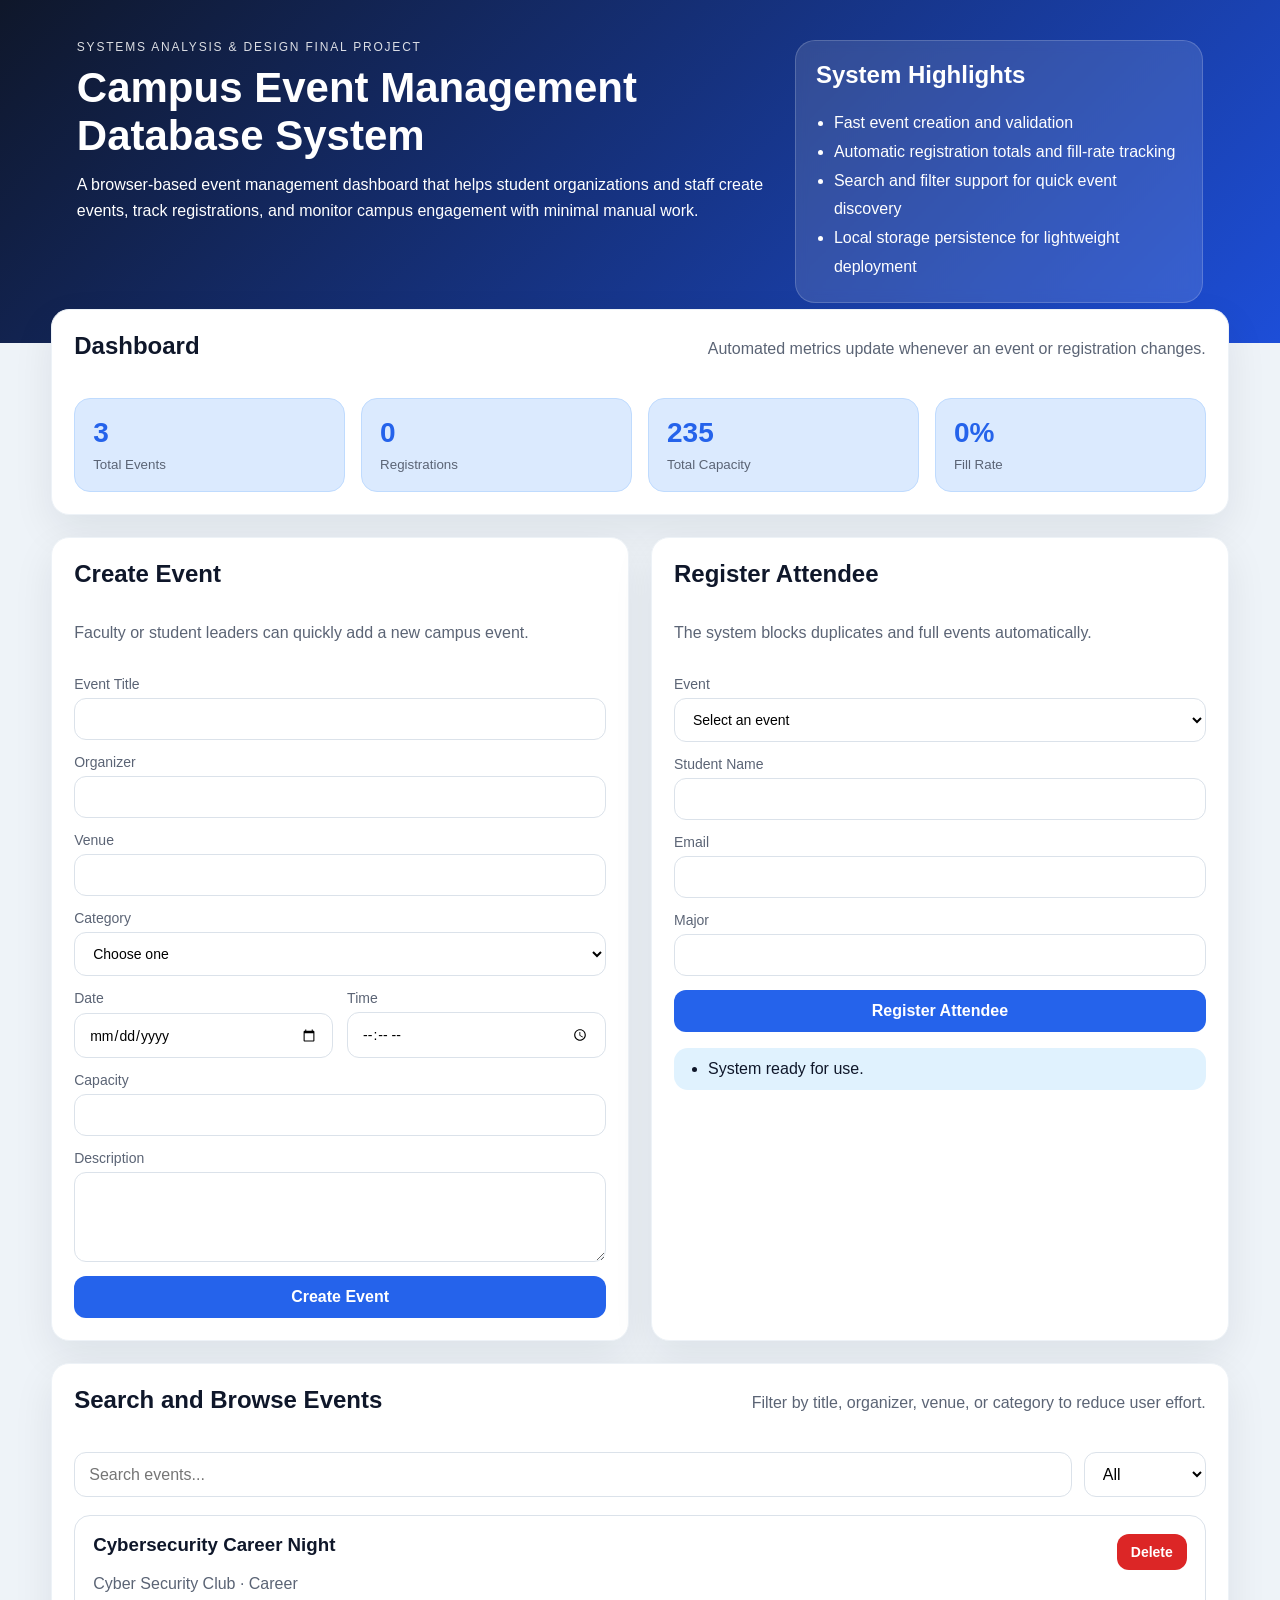
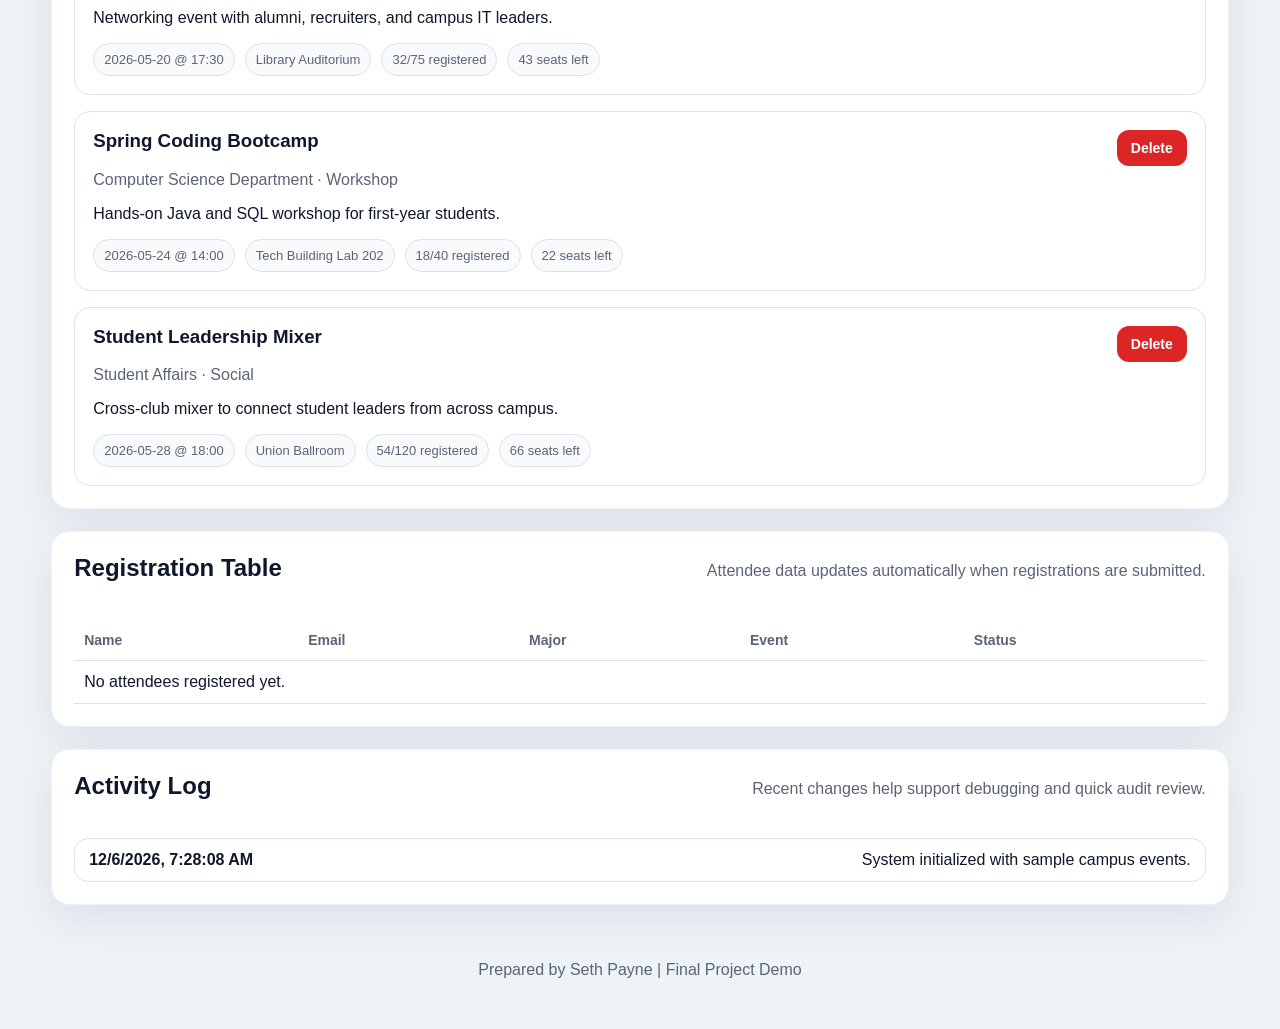
==== index.html @ 5c72d600 "Add index.html for Campus Event Management System" ====
<!DOCTYPE html>
<html lang="en">
<head>
  <meta charset="UTF-8">
  <meta name="viewport" content="width=device-width, initial-scale=1.0">
  <title>Campus Event Management Database System</title>

  <!-- Sends visitors to the real demo inside the 1_code folder -->
  <meta http-equiv="refresh" content="0; url=1_code/index.html">
</head>
<body>
  <h1>Campus Event Management Database System</h1>
  <p>Opening the live demo...</p>

  <p>
    <a href="1_code/index.html">Click here if the demo does not open automatically.</a>
  </p>
</body>
</html>
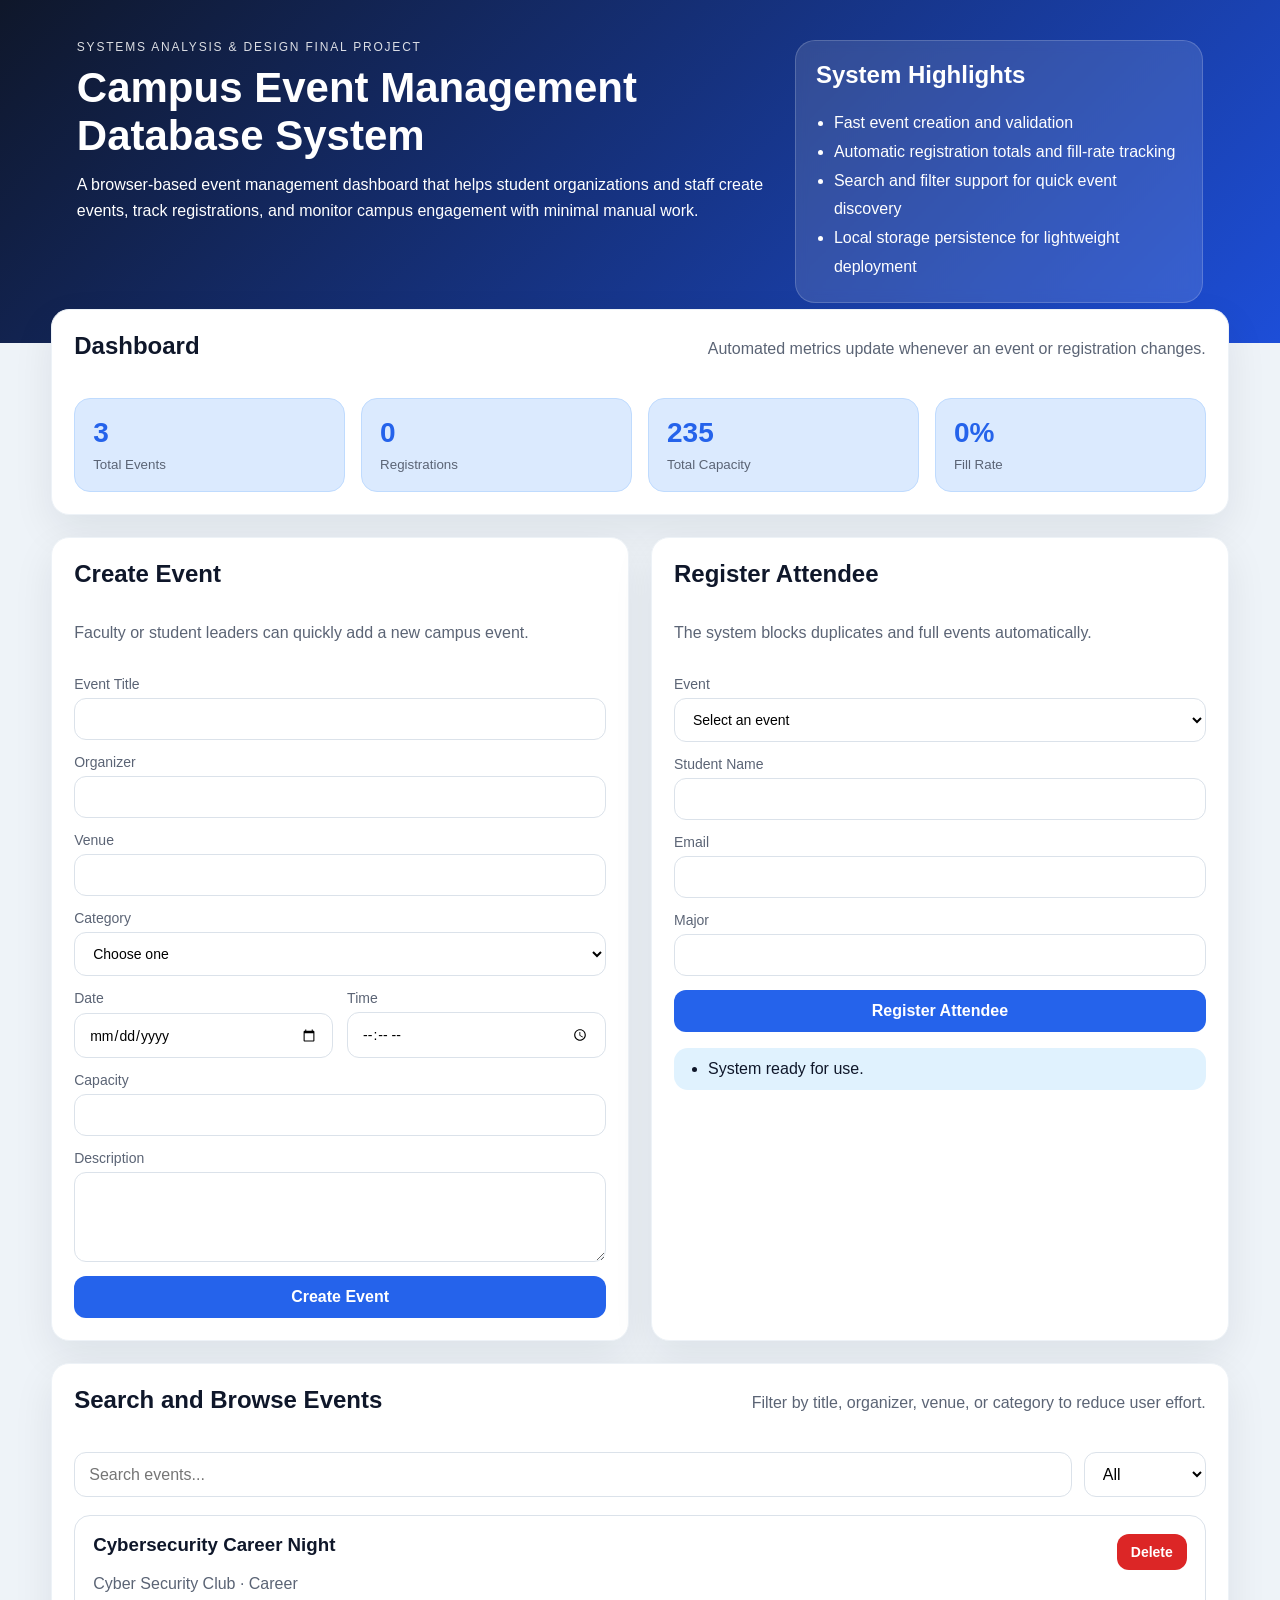
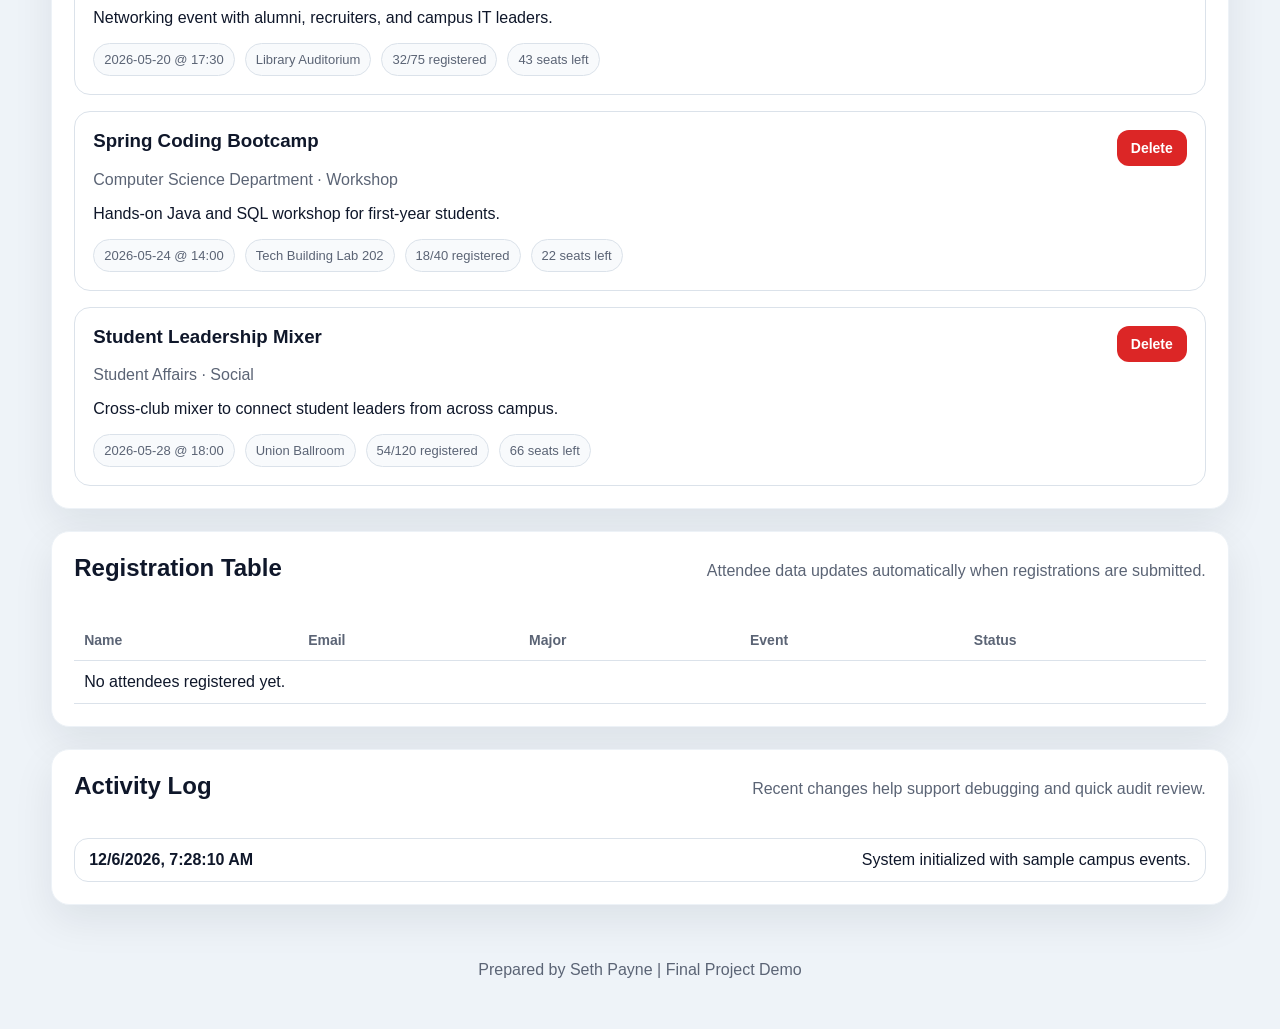
==== commit ebe41ea9: "Update index.html" ====
--- a/index.html
+++ b/index.html
@@ -4,14 +4,13 @@
   <meta charset="UTF-8">
   <meta name="viewport" content="width=device-width, initial-scale=1.0">
   <title>Campus Event Management Database System</title>
-
-  <!-- Sends visitors to the real demo inside the 1_code folder -->
-  <meta http-equiv="refresh" content="0; url=1_code/index.html">
+  <script>
+    window.location.replace("1_code/index.html");
+  </script>
 </head>
 <body>
   <h1>Campus Event Management Database System</h1>
   <p>Opening the live demo...</p>
-
   <p>
     <a href="1_code/index.html">Click here if the demo does not open automatically.</a>
   </p>
